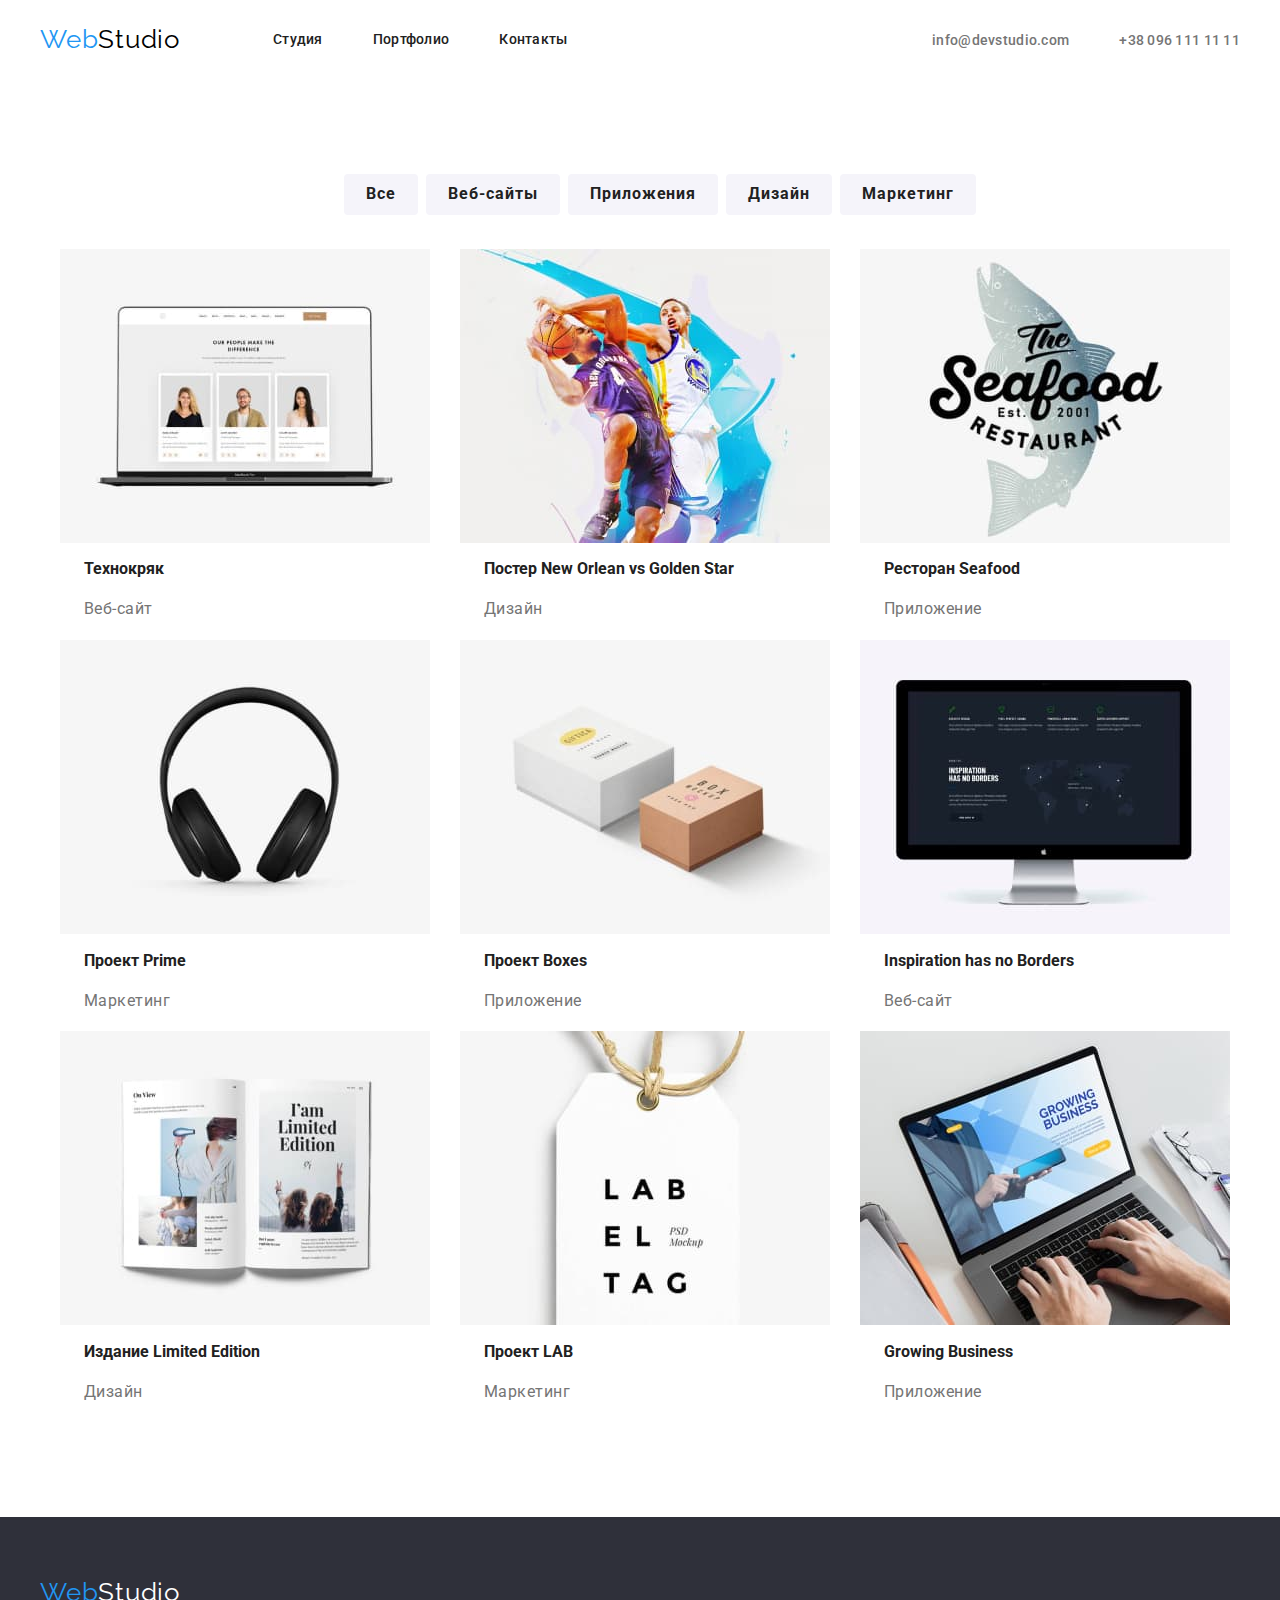
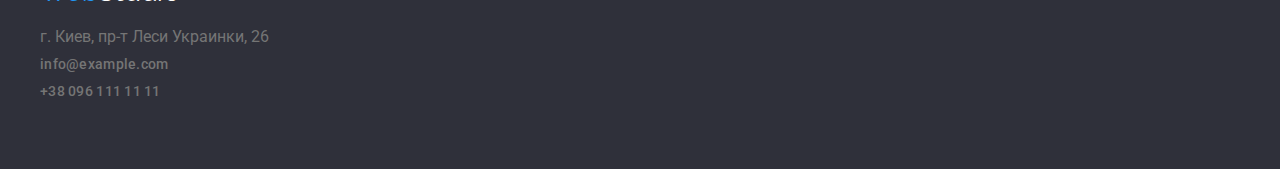
==== portfolio.html @ e6ec4bc6 "hw-3" ====
<!DOCTYPE html>
<html lang="ru">
<head>
    <meta charset="UTF-8">
    <meta http-equiv="X-UA-Compatible" content="IE=edge">
    <meta name="viewport" content="width=device-width, initial-scale=1.0">
    <title>Document</title>
    <link rel="preconnect" href="https://fonts.googleapis.com">
    <link rel="preconnect" href="https://fonts.gstatic.com" crossorigin>
    <link href="https://fonts.googleapis.com/css2?family=Raleway:wght@700&family=Roboto:wght@400;500;700;900&display=swap" rel="stylesheet">
    <link rel="stylesheet" type="text/css" href="./css/normalize.css" />
    <link rel="stylesheet" href="./css/styles.css">
</head>

<body class="page">
    <header class="page-header">
        <div  class="container">
            <nav class="navigation">
                <a href="./index.html" class="logo"><span class="logo-two">Web</span>Studio</a>
                <ul class="site-nav list">
                    <li class="item"><a href="" class="link">Студия</a></li>
                    <li class="item"><a href="./portfolio.html" class="link">Портфолио</a></li>
                    <li class="item"><a href="" class="link">Контакты</a></li>
                </ul>
            </nav>  
            <ul class="auth-nav list">
                <li><a href="mailto:info@devstudio.com">info@devstudio.com</a></li>
                <li><a href="tel:+380961111111">+38 096 111 11 11</a></li>
            </ul>
        </div>
    </header>

    <main>
        <section>
            <!-- Фильтр -->
            <div class="filter-card">
                <ul class="button-filter">
                    <li class="list">
                        <button type="button">Все</button>
                    </li>
                    <li class="list">
                        <button type="button">Веб-сайты</button>
                    </li>
                    <li class="list">
                        <button type="button">Приложения</button>
                    </li>
                    <li class="list">
                        <button type="button">Дизайн</button>
                    </li>
                    <li class="list">
                        <button type="button">Маркетинг</button>
                    </li>
                </ul>  
            </div>

            <!-- 9 ссылок на проекты -->       
            <div  class="conteiner-card">
                <ul class="xrp">
                    <li class="card-element list">
                        <a href="" class="list">
                            <img src="./images/img11.jpg" alt="веб сайт на ноутбуке" width="370">        
                            <h2 class="title-card">Технокряк</h2>    
                            <p class="p-card">Веб-сайт</p>  
                        </a>  
                    </li>
                    <li class="card-element list">
                        <a href="" class="list">
                            <img src="./images/img22.jpg" alt="баскетболисты борются за мяч" width="370">       
                            <h2 class="title-card">Постер New Orlean vs Golden Star</h2>    
                            <p class="p-card">Дизайн</p>  
                        </a> 
                    </li>
                    <li class="card-element list">
                        <a href="" class="list">
                            <img src="./images/img33.jpg" alt="логотип рыбного ресторна" width="370">        
                            <h2 class="title-card">Ресторан Seafood</h2>    
                            <p class="p-card">Приложение</p>  
                        </a> 
                    </li>
                    <li class="card-element list">
                        <a href="" class="list">
                            <img src="./images/img44.jpg" alt="наушники" width="370">       
                            <h2 class="title-card">Проект Prime</h2>    
                            <p class="p-card">Маркетинг</p>  
                        </a> 
                    </li>
                    <li class="card-element list">
                        <a href="" class="list">
                            <img src="./images/img55.jpg" alt="коробки" width="370">        
                            <h2 class="title-card">Проект Boxes</h2>    
                            <p class="p-card">Приложение</p>  
                        </a> 
                    </li>
                    <li class="card-element list">
                        <a href="" class="list">
                            <img src="./images/img66.jpg" alt="сайт на экране монитора" width="370">        
                            <h2 class="title-card">Inspiration has no Borders</h2>    
                            <p class="p-card">Веб-сайт</p>  
                        </a> 
                    </li>
                    <li class="card-element list">
                        <a href="" class="list">
                            <img src="./images/img77.jpg" alt="открытая книга" width="370">        
                            <h2 class="title-card">Издание Limited Edition</h2>    
                            <p class="p-card">Дизайн</p>  
                        </a> 
                    </li>
                    <li class="card-element list">
                        <a href="" class="list">
                            <img src="./images/img88.jpg" alt="логотип в виде бирки на одежде" width="370">        
                            <h2 class="title-card">Проект LAB</h2>    
                            <p class="p-card">Маркетинг</p>  
                        </a> 
                    </li>
                    <li class="card-element list">
                        <a href="" class="list">
                            <img src="./images/img99.jpg" alt="человек печатает на ноутбуке" width="370">        
                            <h2 class="title-card">Growing Business</h2>    
                            <p class="p-card">Приложение</p>  
                        </a> 
                    </li>
                </ul>
            </div>
        </section>
    </main>

    <footer class="footer">   
        <div class="container-footer">
            <a href="./index.html" class="logo-footerr"><span class="logo-twofooter">Web</span>Studio</a>
            <address>  
                <ul class="list footer-nav">
                    <li class="footer-par"> г. Киев, пр-т Леси Украинки, 26</li>
                    <li><a class="footer-par" href="mailto:info@devstudio.com">info@example.com</a></li>
                    <li><a class="footer-par" href="tel:+380961111111">+38 096 111 11 11</a></li>
                </ul> 
            </address>
        </div>     
    </footer>
</body>
</html>
---- css/styles.css ----
:root {
    --primary-text-color: #757575;
    --title-text-color: #212121;
    --primary-white-color: #FFFFFF;
    --accent-color: #2196F3;
    --bgc-button-color: #F5F4FA;
}

.list {
    list-style: none;
    text-decoration: none;
    margin: 0;
    padding: 0; 
}

.page-header {
    margin-bottom: 200;
}

.container {
    display: flex;
    margin-left: auto;
    margin-right: auto;
    width: 1200px;
    align-items: center;
}


.container-work {
    display: flex;
    padding-bottom: 94px;
    width: 1200px;
    align-items: center;
    margin: auto;
    padding: auto;
    padding-bottom: 0;
    justify-content: space-around;
}

.container-work .title {
    margin-bottom: 50px;
}

.container-card {
    width: 1200px;
    margin-left: auto;
    margin-right: auto;
    padding-left: auto;    
    padding-right: auto; 
}

.xrp {
    display: flex;
    width: 1200px;
    flex-wrap: wrap;
    margin-left: auto;
    margin-right: auto;
    padding-left: auto;    
    padding-right: auto; 
    margin-bottom: 94px;
}



.card-element {
    width: 370px;
    margin-right: 30px;
}

.project .site-card {
    width: 380px;
    background-color: darkgoldenrod;
    margin: 0;
    padding: 0;
}
.project .site-card {
    margin: 0;
    padding: 0;
}

.logo {

    font-family: raleway, sans-serif;
    text-decoration: none;
    font-size: 26px;
    line-height: 1.2;
    letter-spacing: 0.03em;
    color: #000000;
    margin-right: 93px;
}

.navigation a {
    display: flex;
    align-items: center;
}

.logo .logo-two {
    color: var(--accent-color);
}

.logo-footer {
    display: inline-block;
    font-family: raleway, sans-serif;
    text-decoration: none;
    font-size: 26px;
    line-height: 1.2;
    letter-spacing: 0.03em;
    color: #000000;
    margin-bottom: 20px;
}

.logo-footerr {
    display: inline-block;
    font-family: raleway, sans-serif;
    text-decoration: none;
    font-size: 26px;
    line-height: 1.2;
    letter-spacing: 0.03em;
    color: var(--primary-white-color);
    margin-bottom: 20px;    
}

.logo-twofooter {
    color: var(--accent-color)
}

.page {
    font-family: roboto, sans-serif;
    background-color: var(--primary-white-color);
    color: var(--primary-text-color);
    margin: 0;
    padding: 0;
}

.navigation {
    display: flex;
}

.site-nav {
    display: flex;
    margin: 0;
    padding: 0;    
}

.site-nav .link {
    display: block;
    color: var(--title-text-color);
    text-decoration: none;
    font-weight: 500;
    font-size: 14px;
    line-height: 1.14;
    letter-spacing: 0.02em;
    padding-top: 32px; 
    padding-bottom: 32px;
}

.site-nav .item {
    margin-right: 50px;
}

.site-nav .item:last-child {
    margin-right: 0;    
}

.site-nav .link:hover,
.site-nav .link:focus {
    color: var(--accent-color);
}

.auth-nav {
    display: flex;
    margin: 0;
    padding: 0;
    margin-left: auto;
}

.auth-nav li{
    margin-left: 50px;
}

.auth-nav li:first-child {
    margin: 0;
}

.auth-nav a {
    color: var(--primary-text-color);
    text-decoration: none;
    font-weight: 500;
    font-size: 14px;
    line-height: 1.14;
    letter-spacing: 0.02em;
}

.auth-nav a:hover,
.auth-nav a:focus {
    color:var(--accent-color);
}

.list .accent-color {
    color: var(--primary-text-color);
}

.filter-card {
    margin-top: 94px;
    margin-bottom: 34px;
}

.filter-card .button-filter {
    display: flex;
    width: 1200px;
    margin: auto;
    padding: auto;
    justify-content: center;
}

.button-filter li {
    margin-left: 8px;
}

.button-filter li:first-child {
    margin: 0;
}

.hero {
    text-align: center;   
}

.hero .title {
    color: var(--title-text-color);
    font-weight: 900;
    font-size: 44px;
    line-height: 1.36;
    text-transform: uppercase;
    text-align: center;
} 

.work .title {
    color: var(--title-text-color);
    font-size: 14px;
    line-height: 1.14;
    text-transform: uppercase;
}

.work-card {
    display: flex;
    margin-left: auto;
    margin-right: auto;
    width: 1200px;
    margin-top: 94px;
}

.work-card li {
    width: 270px;
    margin-bottom: 94px;
}

.container-work .img-work {
    display: flex;
    align-items: center;
}

.img-work .img-card {
    align-items: center;
    margin-left: 30px;
    margin-bottom: 94px;
}

.img-work .img-card:first-child {
    margin-left: 0;
}

.team .title {
    color: var(--title-text-color);
    font-size: 36px;
    line-height: 1.16;
    padding-top: 94px;
    margin-bottom: 50px;
}

.team {
    margin-bottom: 94px;
    background-color: #F5F4FA;
}

.our-team {
    display: flex;
    width: 1200px;
    margin: auto;
    padding: auto;
    justify-content:space-between;
}

.title-work {
    color: var(--title-text-color);
    margin-right: auto;
    font-family: Roboto;
    font-style: normal;
    font-weight: bold;
    font-size: 14px;
    line-height: 16px;
    letter-spacing: 0.03em;
    text-transform: uppercase;
}

.title {
    color: var(--title-text-color);
    font-size: 36px;
    line-height: 1.16;
    letter-spacing: 0.03em;
    margin-top: 0;
    margin-bottom: 30px;
    text-align: center;
}

.list .title {
    font-size: 14px;
    line-height: 1.14;
    letter-spacing: 0.03em;
    margin-bottom: 10px;
    padding: 0;
}

.project .title-card {
    font-weight: bold;
    font-size: 18px;
    line-height: 2;
    letter-spacing: 0.06em;
    color: var(--title-text-color);
}

.title-cardd {
    color: var(--title-text-color);
    font-family: Roboto;
    font-style: normal;
    font-weight: 500;
    font-size: 16px;
    line-height: 1.8;
    text-align: center;
    letter-spacing: 0.03em;
}

.par-card {
    font-family: Roboto;
    font-style: normal;
    font-weight: normal;
    font-size: 16px;
    line-height: 1.8;
    text-align: center;
    letter-spacing: 0.03em;
}

.xrp .title-card {
    color: var(--title-text-color);
    font-weight: 500;
    font-weight: bold;
    font-size: 16px;
    line-height: 1.18; 
    margin-left: 24px; 
}

.par {
    font-size: 14px;
    line-height: 1.7;
    letter-spacing: 0.03em;
    font-style: normal;
    margin: 0;
    padding: 0;
}

.footer-par {
    font-style: normal;
    display: inline-block;
    margin-bottom: 9px;
}

.p-card {
    color: var(--primary-text-color);
    font-size: 16px;
    line-height: 1.8;
    letter-spacing: 0.03em;
    margin-left: 24px;
}

.list .par-card {
    font-size: 16px;
    line-height: 1.18;
}

.footer {
    background-color: #2F303A;
    padding-top: 60px;
    padding-bottom: 60px;
}

.footer-nav a {
    color: var(--primary-text-color);
    text-decoration: none;
    font-weight: 500;
    font-size: 14px;
    line-height: 1.14;
    letter-spacing: 0.02em;
}

.footer-nav a:hover,
.footer-nav a:focus {
    color: var(--accent-color);
}

.container-footer {
    margin-left: auto;
    margin-right: auto;
    width: 1200px;
}

.button-filter button {
    display: block;
    color:var(--title-text-color);
    background-color: var(--bgc-button-color);
    font-family: Roboto;
    font-style: normal;
    font-weight: bold;
    font-size: 16px;
    line-height: 1.8;
    display: flex;
    align-items: center;
    text-align: center;
    letter-spacing: 0.06em;
    border-radius: 4px;
    padding: 6px 22px;
    border-style: none;
    margin: 0 auto;
}

.button-filter button:hover, 
button:focus {
    color: var(--primary-white-color);
    background-color: var(--accent-color);
    cursor: pointer;
    box-shadow: 0 0 5px rgba(0,0,0,0.5);
}

.hero .button-order {
    display: block;
    color:var(--primary-white-color);
    background-color: var(--accent-color);
    font-family: Roboto;
    font-style: normal;
    font-weight: bold;
    font-size: 16px;
    line-height: 1.8;
    display: flex;
    align-items: center;
    text-align: center;
    letter-spacing: 0.06em;
    border-radius: 4px;
    padding: 10px 32px;
    border-style: none;
    box-shadow: 0 0 10px rgba(0,0,0,0.5);
    margin: 0 auto;
}
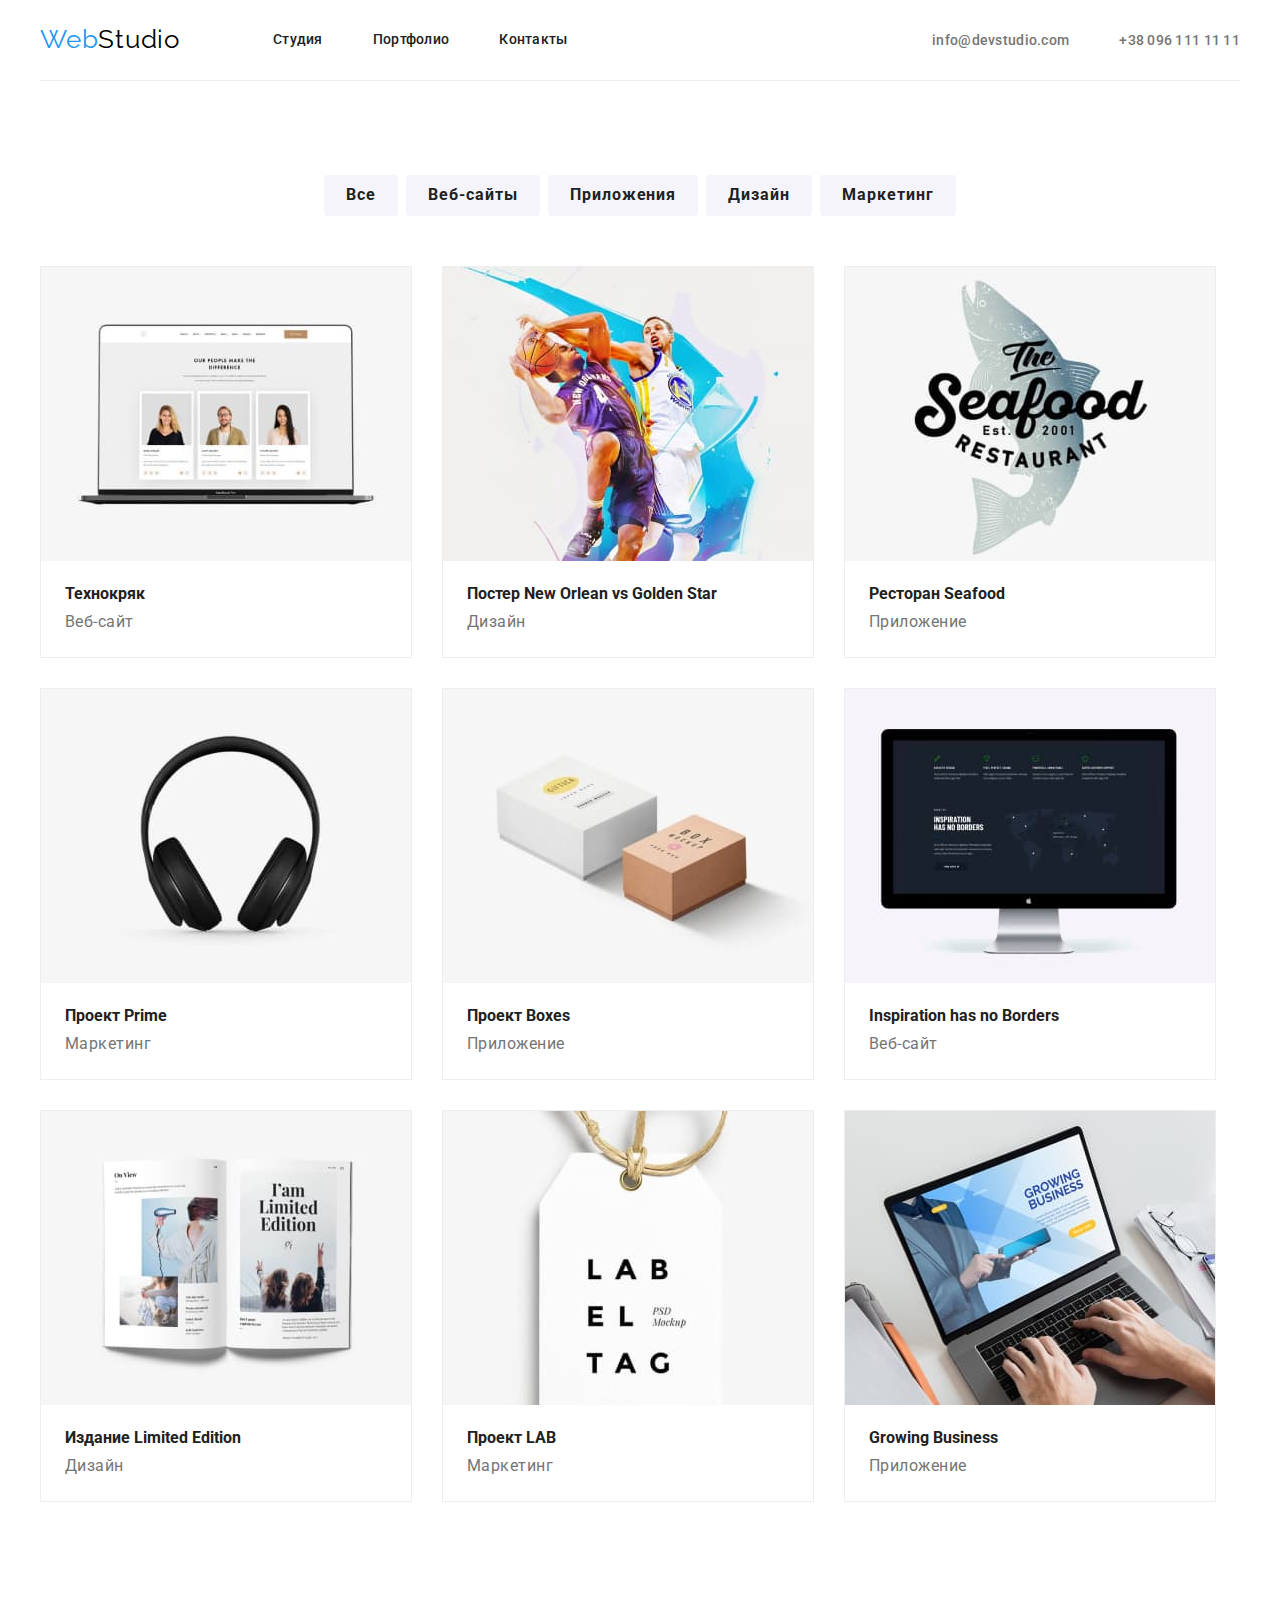
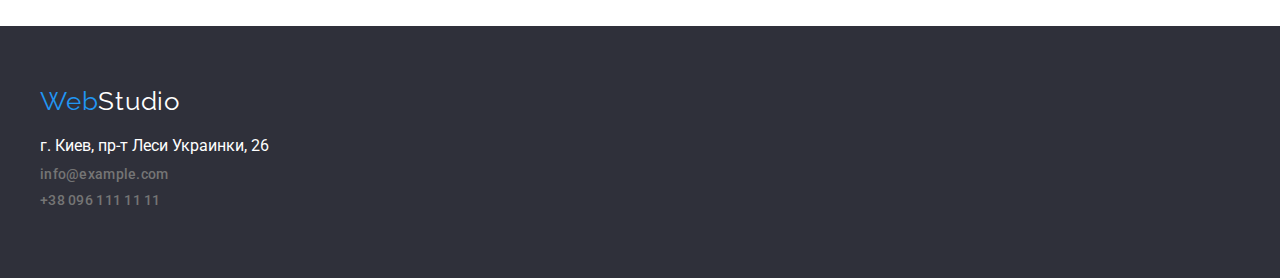
==== commit f00a683f: "fix1 hw3" ====
--- a/portfolio.html
+++ b/portfolio.html
@@ -14,11 +14,11 @@
 
 <body class="page">
     <header class="page-header">
-        <div  class="container">
+        <div  class="container-portfolio">
             <nav class="navigation">
                 <a href="./index.html" class="logo"><span class="logo-two">Web</span>Studio</a>
                 <ul class="site-nav list">
-                    <li class="item"><a href="" class="link">Студия</a></li>
+                    <li class="item"><a href="./index.html" class="link">Студия</a></li>
                     <li class="item"><a href="./portfolio.html" class="link">Портфолио</a></li>
                     <li class="item"><a href="" class="link">Контакты</a></li>
                 </ul>
@@ -33,7 +33,7 @@
     <main>
         <section>
             <!-- Фильтр -->
-            <div class="filter-card">
+            <div class="conteiner-card">
                 <ul class="button-filter">
                     <li class="list">
                         <button type="button">Все</button>
@@ -51,72 +51,89 @@
                         <button type="button">Маркетинг</button>
                     </li>
                 </ul>  
-            </div>
 
             <!-- 9 ссылок на проекты -->       
-            <div  class="conteiner-card">
+
                 <ul class="xrp">
                     <li class="card-element list">
                         <a href="" class="list">
                             <img src="./images/img11.jpg" alt="веб сайт на ноутбуке" width="370">        
-                            <h2 class="title-card">Технокряк</h2>    
-                            <p class="p-card">Веб-сайт</p>  
+                            <div class="card">
+                                <h2 class="title-card">Технокряк</h2>    
+                                <p class="p-card">Веб-сайт</p>  
+                            </div>
                         </a>  
                     </li>
                     <li class="card-element list">
                         <a href="" class="list">
                             <img src="./images/img22.jpg" alt="баскетболисты борются за мяч" width="370">       
-                            <h2 class="title-card">Постер New Orlean vs Golden Star</h2>    
-                            <p class="p-card">Дизайн</p>  
+                            <div class="card">
+                                <h2 class="title-card">Постер New Orlean vs Golden Star</h2>    
+                                <p class="p-card">Дизайн</p>  
+                            </div>
                         </a> 
                     </li>
                     <li class="card-element list">
                         <a href="" class="list">
                             <img src="./images/img33.jpg" alt="логотип рыбного ресторна" width="370">        
-                            <h2 class="title-card">Ресторан Seafood</h2>    
+                            <div class="card">
+                                <h2 class="title-card">Ресторан Seafood</h2>    
                             <p class="p-card">Приложение</p>  
+                            </div>
                         </a> 
                     </li>
                     <li class="card-element list">
                         <a href="" class="list">
                             <img src="./images/img44.jpg" alt="наушники" width="370">       
-                            <h2 class="title-card">Проект Prime</h2>    
+                            <div class="card">
+                                <h2 class="title-card">Проект Prime</h2>    
                             <p class="p-card">Маркетинг</p>  
+                            </div>
                         </a> 
                     </li>
                     <li class="card-element list">
                         <a href="" class="list">
                             <img src="./images/img55.jpg" alt="коробки" width="370">        
-                            <h2 class="title-card">Проект Boxes</h2>    
+                            <div class="card">
+                                <h2 class="title-card">Проект Boxes</h2>    
                             <p class="p-card">Приложение</p>  
+                            </div class="card">
                         </a> 
                     </li>
                     <li class="card-element list">
                         <a href="" class="list">
                             <img src="./images/img66.jpg" alt="сайт на экране монитора" width="370">        
-                            <h2 class="title-card">Inspiration has no Borders</h2>    
+                            <div class="card">
+                                <h2 class="title-card">Inspiration has no Borders</h2>    
                             <p class="p-card">Веб-сайт</p>  
+                            </div>
                         </a> 
                     </li>
                     <li class="card-element list">
                         <a href="" class="list">
                             <img src="./images/img77.jpg" alt="открытая книга" width="370">        
-                            <h2 class="title-card">Издание Limited Edition</h2>    
+                            <div class="card">
+                                <h2 class="title-card">Издание Limited Edition</h2>    
                             <p class="p-card">Дизайн</p>  
+                            </div>
                         </a> 
                     </li>
                     <li class="card-element list">
                         <a href="" class="list">
                             <img src="./images/img88.jpg" alt="логотип в виде бирки на одежде" width="370">        
-                            <h2 class="title-card">Проект LAB</h2>    
+                            <div class="card">
+                                <h2 class="title-card">Проект LAB</h2>    
                             <p class="p-card">Маркетинг</p>  
+                            </div>
                         </a> 
                     </li>
                     <li class="card-element list">
                         <a href="" class="list">
                             <img src="./images/img99.jpg" alt="человек печатает на ноутбуке" width="370">        
-                            <h2 class="title-card">Growing Business</h2>    
+                            <div class="card">
+                                <h2 class="title-card">Growing Business</h2>    
                             <p class="p-card">Приложение</p>  
+                            </div>
                         </a> 
                     </li>
                 </ul>
--- a/css/styles.css
+++ b/css/styles.css
@@ -15,6 +15,8 @@
 
 .page-header {
     margin-bottom: 200;
+    padding-right: 15px;
+    padding-left: 15px;
 }
 
 .container {
@@ -25,15 +27,28 @@
     align-items: center;
 }
 
+.container-portfolio {
+    display: flex;
+    margin-left: auto;
+    margin-right: auto;
+    width: 1200px;
+    align-items: center;
+    border-style: solid;
+    border-left: 0;
+    border-right: 0;
+    border-top: 0;
+    border-width: 1px;
+    border-color: #EEEEEE;
+}
+
 
 .container-work {
     display: flex;
-    padding-bottom: 94px;
     width: 1200px;
     align-items: center;
     margin: auto;
     padding: auto;
-    padding-bottom: 0;
+
     justify-content: space-around;
 }
 
@@ -41,23 +56,24 @@
     margin-bottom: 50px;
 }
 
-.container-card {
-    width: 1200px;
+.conteiner-card {
+    width: 1200px;
+    margin-left: auto;
+    margin-right: auto;
+    padding-left: 15px;    
+    padding-right: 15px; 
+    padding-top: 94px;
+    padding-bottom: 94px;
+}
+
+.xrp {
+    display: flex;
+    width: 1200px;
+    flex-wrap: wrap;
     margin-left: auto;
     margin-right: auto;
     padding-left: auto;    
     padding-right: auto; 
-}
-
-.xrp {
-    display: flex;
-    width: 1200px;
-    flex-wrap: wrap;
-    margin-left: auto;
-    margin-right: auto;
-    padding-left: auto;    
-    padding-right: auto; 
-    margin-bottom: 94px;
 }
 
 
@@ -65,6 +81,14 @@
 .card-element {
     width: 370px;
     margin-right: 30px;
+    margin-bottom: 30px;
+    border-style: solid;
+    border-color: #EEEEEE;
+    border-width: 1px;
+}
+
+.card-element:nth-child(3n){
+    margin-right: 0;
 }
 
 .project .site-card {
@@ -201,7 +225,6 @@
 }
 
 .filter-card {
-    margin-top: 94px;
     margin-bottom: 34px;
 }
 
@@ -213,6 +236,17 @@
     justify-content: center;
 }
 
+.button-filter {
+    display: flex;
+    width: 1200px;
+    margin-left: auto;
+    margin-right: auto;
+    justify-content: center;
+    padding: 0;
+    margin-top: 0;
+    margin-bottom: 50px;
+}
+
 .button-filter li {
     margin-left: 8px;
 }
@@ -222,7 +256,9 @@
 }
 
 .hero {
-    text-align: center;   
+    text-align: center; 
+    padding-top: 200px;
+    padding-bottom: 200px;  
 }
 
 .hero .title {
@@ -241,17 +277,23 @@
     text-transform: uppercase;
 }
 
+.container-features {
+    padding-top: 94px;
+    padding-bottom: 94px;
+    padding-right: 15px;
+    padding-left: 15px;
+}
+
 .work-card {
     display: flex;
     margin-left: auto;
     margin-right: auto;
     width: 1200px;
-    margin-top: 94px;
 }
 
 .work-card li {
     width: 270px;
-    margin-bottom: 94px;
+    margin-left: 30px;
 }
 
 .container-work .img-work {
@@ -262,7 +304,6 @@
 .img-work .img-card {
     align-items: center;
     margin-left: 30px;
-    margin-bottom: 94px;
 }
 
 .img-work .img-card:first-child {
@@ -273,12 +314,14 @@
     color: var(--title-text-color);
     font-size: 36px;
     line-height: 1.16;
+    margin-bottom: 50px;
+}
+
+.team {
     padding-top: 94px;
-    margin-bottom: 50px;
-}
-
-.team {
-    margin-bottom: 94px;
+    padding-bottom: 94px;
+    padding-left: 15px;
+    padding-right: 15px;
     background-color: #F5F4FA;
 }
 
@@ -290,6 +333,12 @@
     justify-content:space-between;
 }
 
+.our-work {
+    padding-right: 15px;
+    padding-left: 15px;
+    padding-bottom: 94px;
+}
+
 .title-work {
     color: var(--title-text-color);
     margin-right: auto;
@@ -308,7 +357,7 @@
     line-height: 1.16;
     letter-spacing: 0.03em;
     margin-top: 0;
-    margin-bottom: 30px;
+    margin-bottom: 50px;
     text-align: center;
 }
 
@@ -349,13 +398,24 @@
     letter-spacing: 0.03em;
 }
 
+.card {
+    padding:20px 24px;
+}
+
 .xrp .title-card {
     color: var(--title-text-color);
     font-weight: 500;
     font-weight: bold;
     font-size: 16px;
     line-height: 1.18; 
-    margin-left: 24px; 
+    margin: 0;
+    margin-bottom: 4px;
+}
+
+.xrp {
+    padding: 0;
+    margin-top: 0;
+    margin-bottom: 0;
 }
 
 .par {
@@ -368,6 +428,7 @@
 }
 
 .footer-par {
+    color: var(--primary-white-color);
     font-style: normal;
     display: inline-block;
     margin-bottom: 9px;
@@ -378,7 +439,7 @@
     font-size: 16px;
     line-height: 1.8;
     letter-spacing: 0.03em;
-    margin-left: 24px;
+    margin: 0;
 }
 
 .list .par-card {
@@ -390,6 +451,8 @@
     background-color: #2F303A;
     padding-top: 60px;
     padding-bottom: 60px;
+    padding-left: 15px;
+    padding-right: 15px;
 }
 
 .footer-nav a {
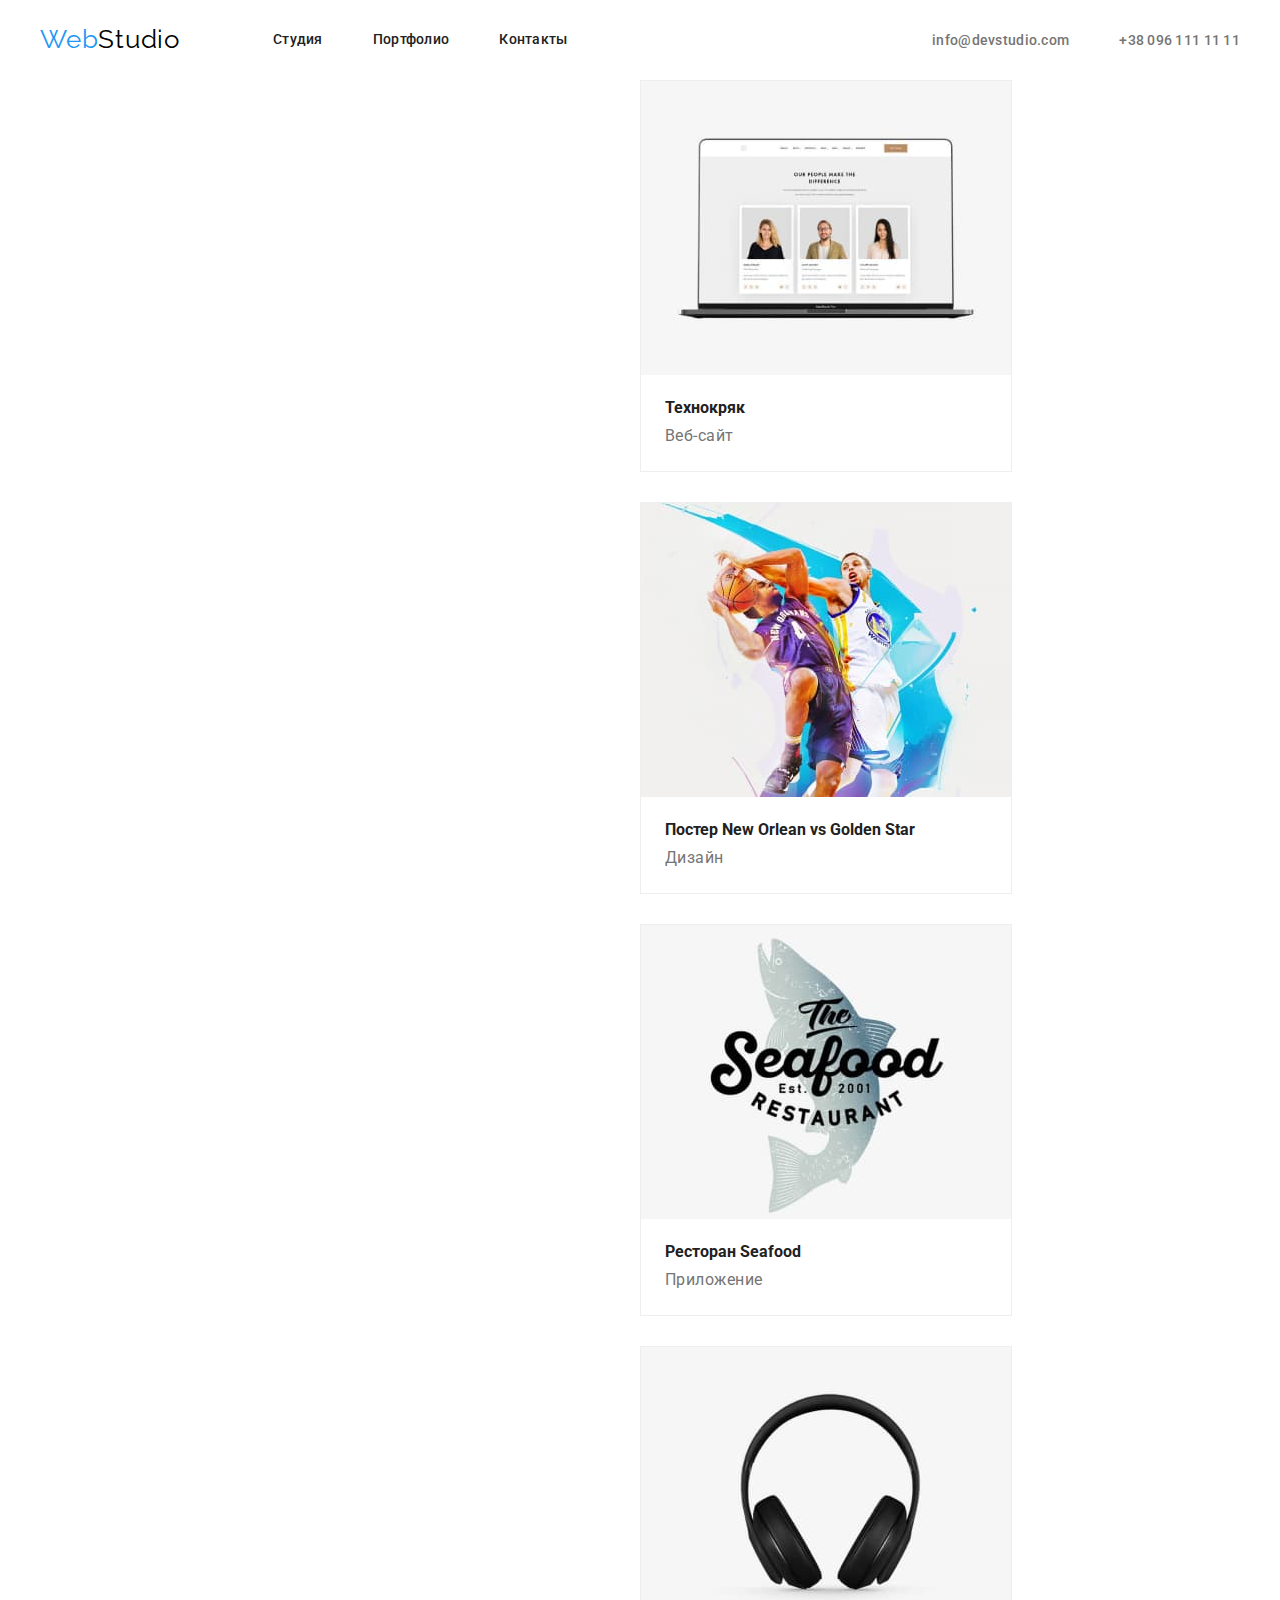
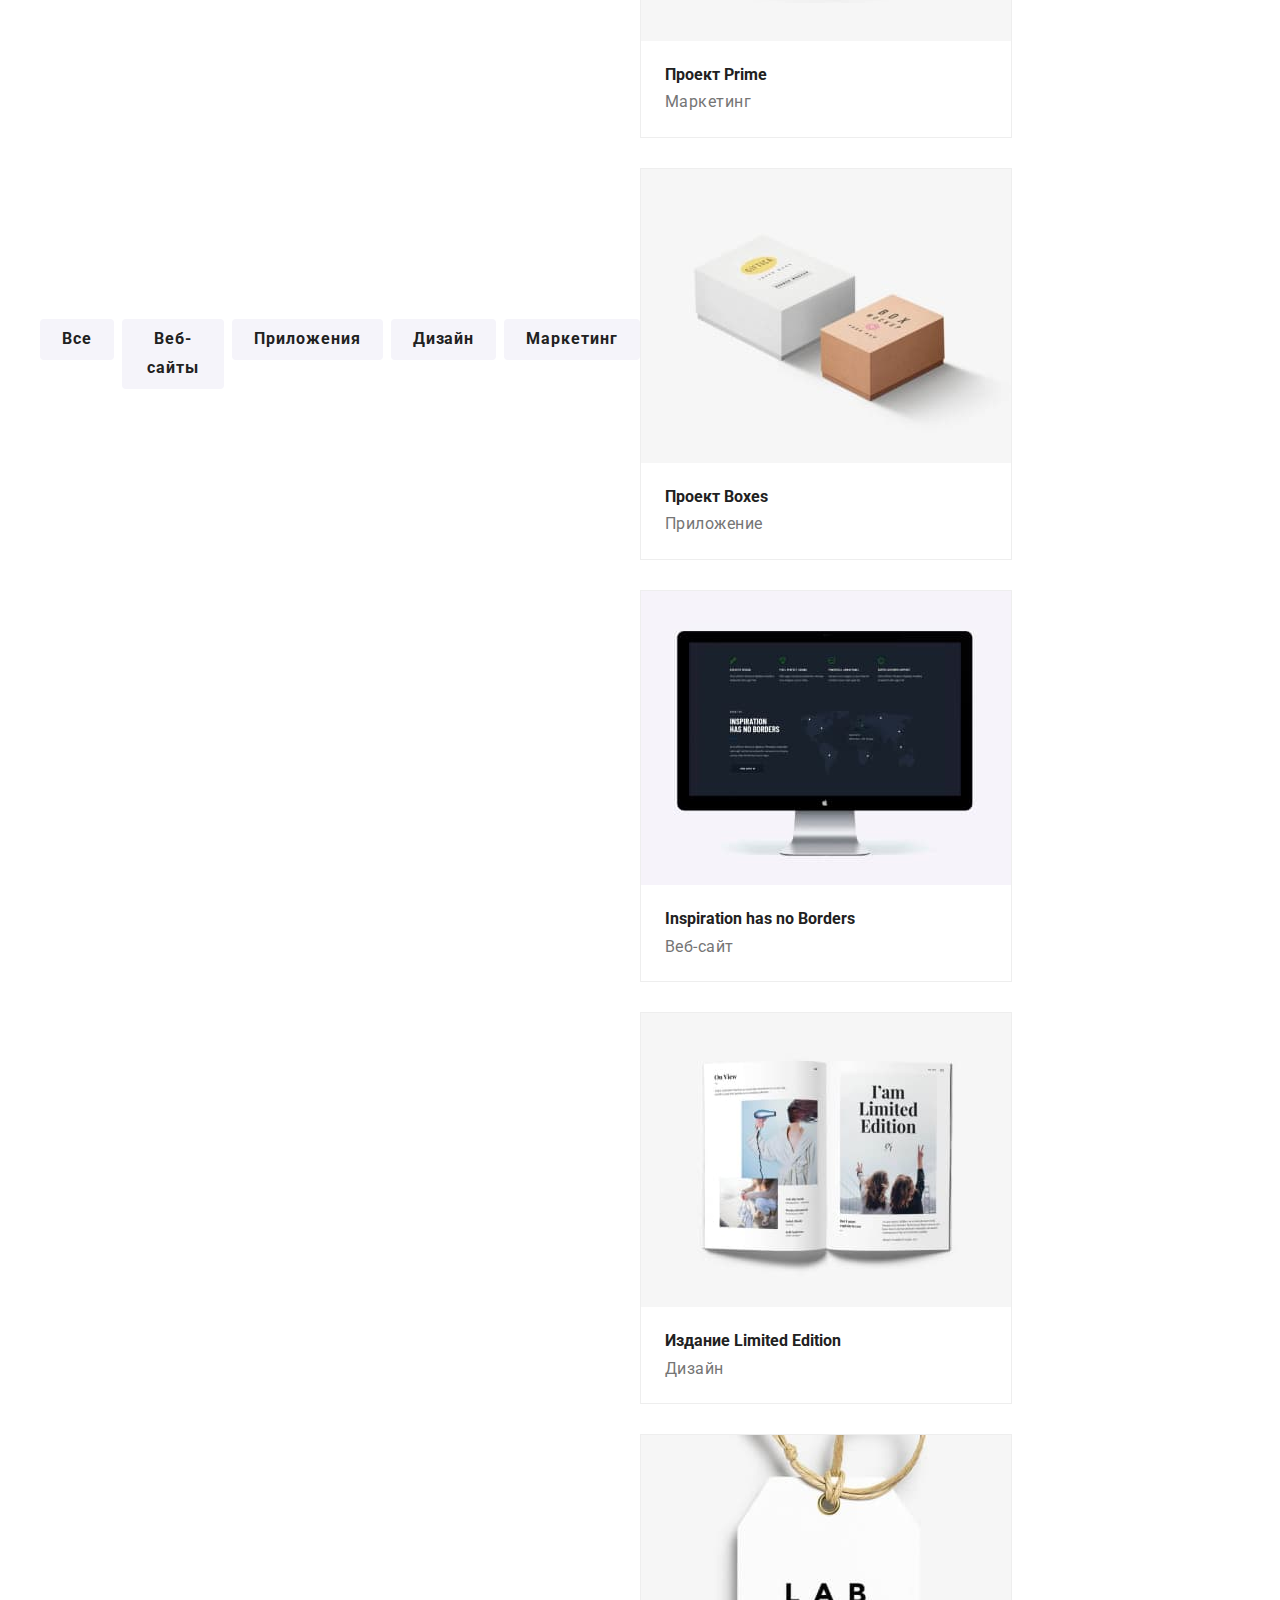
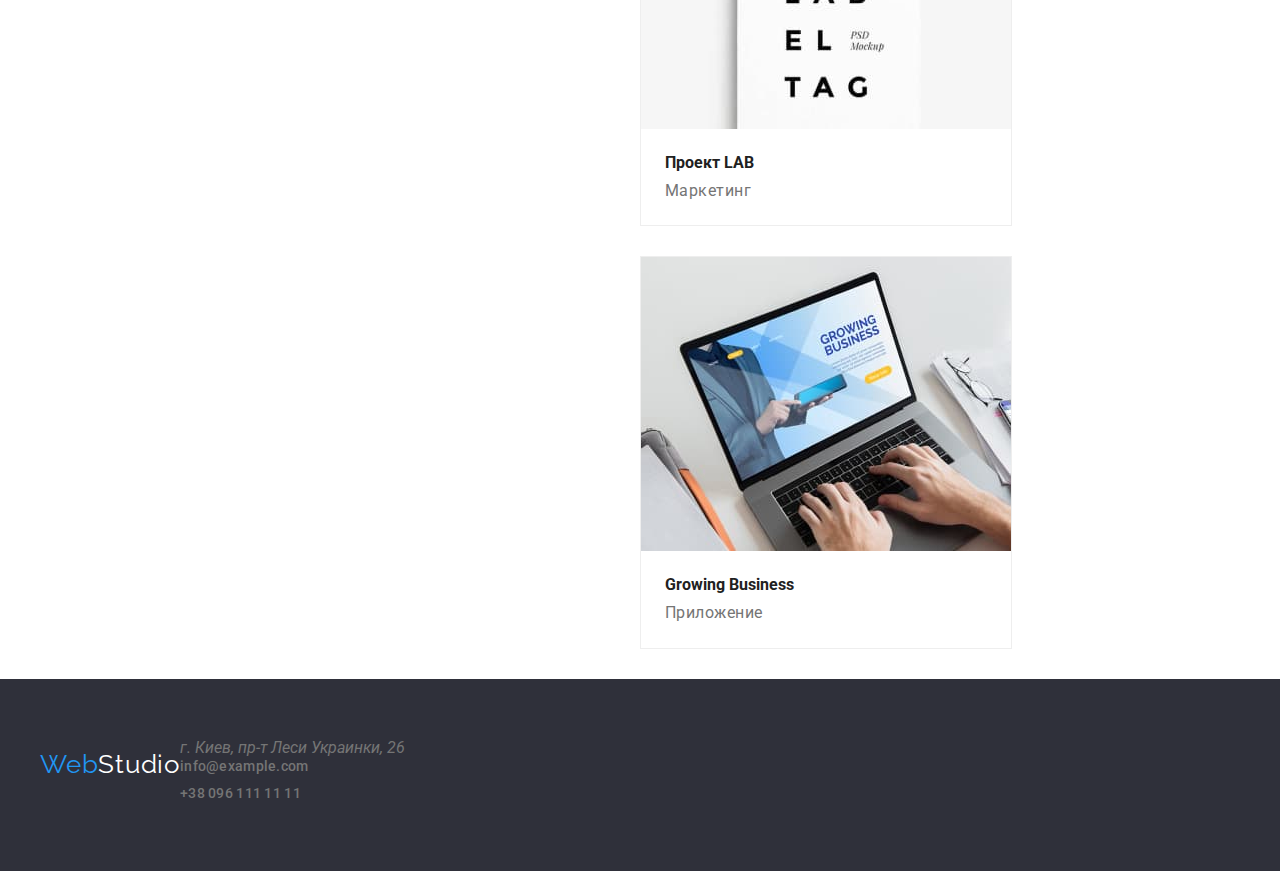
==== commit 8da28029: "fix3 hw3" ====
--- a/portfolio.html
+++ b/portfolio.html
@@ -14,7 +14,7 @@
 
 <body class="page">
     <header class="page-header">
-        <div  class="container-portfolio">
+        <div  class="container">
             <nav class="navigation">
                 <a href="./index.html" class="logo"><span class="logo-two">Web</span>Studio</a>
                 <ul class="site-nav list">
@@ -31,9 +31,9 @@
     </header>
 
     <main>
-        <section>
+        <section class="portfolio">
             <!-- Фильтр -->
-            <div class="conteiner-card">
+            <div class="container">
                 <ul class="button-filter">
                     <li class="list">
                         <button type="button">Все</button>
@@ -142,13 +142,13 @@
     </main>
 
     <footer class="footer">   
-        <div class="container-footer">
+        <div class="container">
             <a href="./index.html" class="logo-footerr"><span class="logo-twofooter">Web</span>Studio</a>
             <address>  
                 <ul class="list footer-nav">
-                    <li class="footer-par"> г. Киев, пр-т Леси Украинки, 26</li>
-                    <li><a class="footer-par" href="mailto:info@devstudio.com">info@example.com</a></li>
-                    <li><a class="footer-par" href="tel:+380961111111">+38 096 111 11 11</a></li>
+                    <li class="map-par"> г. Киев, пр-т Леси Украинки, 26</li>
+                    <li><a class="footer-par list" href="mailto:info@devstudio.com">info@example.com</a></li>
+                    <li><a class="footer-par list" href="tel:+380961111111">+38 096 111 11 11</a></li>
                 </ul> 
             </address>
         </div>     
--- a/css/styles.css
+++ b/css/styles.css
@@ -247,6 +247,257 @@
     margin-bottom: 50px;
 }
 
+.button-filter li {:root {
+    --primary-text-color: #757575;
+    --title-text-color: #212121;
+    --primary-white-color: #FFFFFF;
+    --accent-color: #2196F3;
+    --bgc-button-color: #F5F4FA;
+}
+
+.list {
+    list-style: none;
+    text-decoration: none;
+    margin: 0;
+    padding: 0; 
+}
+
+.container {
+    display: flex;
+    margin-left: auto;
+    margin-right: auto;
+    width: 1200px;
+    padding-left: 15px;
+    padding-right: 15px;
+    flex-wrap: wrap;
+}
+
+.page-header {
+    border-style: solid;
+    border-left: 0;
+    border-right: 0;
+    border-top: 0;
+    border-width: 1px;
+    border-color: #EEEEEE;
+}
+
+.portfolio {
+    padding-top: 94px;
+    padding-bottom: 94px;
+}
+
+.container-work {
+    display: flex;
+    width: 1200px;
+    align-items: center;
+    margin: auto;
+    padding: auto;
+
+    justify-content: space-around;
+}
+
+.container-work .title {
+    margin-bottom: 50px;
+}
+
+.conteiner-card {
+    width: 1200px;
+    margin-left: auto;
+    margin-right: auto;
+    padding-left: 15px;    
+    padding-right: 15px; 
+    padding-top: 94px;
+    padding-bottom: 94px;
+}
+
+.xrp {
+    display: flex;
+    width: 1200px;
+    flex-wrap: wrap;
+    margin-left: auto;
+    margin-right: auto;
+    padding-left: auto;    
+    padding-right: auto; 
+    justify-content: center;
+}
+
+
+
+.card-element {
+    width: 370px;
+    margin-right: 30px;
+    margin-bottom: 30px;
+    border-style: solid;
+    border-color: #EEEEEE;
+    border-width: 1px;
+}
+
+.card-element:nth-child(3n){
+    margin-right: 0;
+}
+
+.card-element:hover,
+.card-element:focus {
+    box-shadow: 0px 1px 1px rgba(0, 0, 0, 0.12), 0px 4px 4px rgba(0, 0, 0, 0.06), 1px 4px 6px rgba(0, 0, 0, 0.16);
+}
+
+.project .site-card {
+    width: 380px;
+    background-color: darkgoldenrod;
+    margin: 0;
+    padding: 0;
+}
+.project .site-card {
+    margin: 0;
+    padding: 0;
+}
+
+.logo {
+
+    font-family: raleway, sans-serif;
+    text-decoration: none;
+    font-size: 26px;
+    line-height: 1.2;
+    letter-spacing: 0.03em;
+    color: #000000;
+    margin-right: 93px;
+}
+
+.navigation a {
+    display: flex;
+    align-items: center;
+}
+
+.logo .logo-two {
+    color: var(--accent-color);
+}
+
+.logo-footer {
+    display: inline-block;
+    font-family: raleway, sans-serif;
+    text-decoration: none;
+    font-size: 26px;
+    line-height: 1.2;
+    letter-spacing: 0.03em;
+    color: #000000;
+    margin-bottom: 20px;
+}
+
+.logo-footerr {
+    font-family: raleway, sans-serif;
+    text-decoration: none;
+    font-size: 26px;
+    line-height: 1.2;
+    letter-spacing: 0.03em;
+    color: var(--primary-white-color);
+    margin-bottom: 20px; 
+    margin-right: auto;   
+}
+
+.logo-twofooter {
+    color: var(--accent-color)
+}
+
+.page {
+    font-family: roboto, sans-serif;
+    background-color: var(--primary-white-color);
+    color: var(--primary-text-color);
+    margin: 0;
+    padding: 0;
+}
+
+.navigation {
+    display: flex;
+}
+
+.site-nav {
+    display: flex;
+    margin: 0;
+    padding: 0;    
+}
+
+.site-nav .link {
+    display: block;
+    color: var(--title-text-color);
+    text-decoration: none;
+    font-weight: 500;
+    font-size: 14px;
+    line-height: 1.14;
+    letter-spacing: 0.02em;
+    padding-top: 32px; 
+    padding-bottom: 32px;
+}
+
+.site-nav .item {
+    margin-right: 50px;
+}
+
+.site-nav .item:last-child {
+    margin-right: 0;    
+}
+
+.site-nav .link:hover,
+.site-nav .link:focus {
+    color: var(--accent-color);
+}
+
+.auth-nav {
+    display: flex;
+    margin: 0;
+    padding: 0;
+    margin-left: auto;
+    align-items: center;
+}
+
+.auth-nav li{
+    margin-left: 50px;
+}
+
+.auth-nav li:first-child {
+    margin: 0;
+}
+
+.auth-nav a {
+    color: var(--primary-text-color);
+    text-decoration: none;
+    font-weight: 500;
+    font-size: 14px;
+    line-height: 1.14;
+    letter-spacing: 0.02em;
+}
+
+.auth-nav a:hover,
+.auth-nav a:focus {
+    color:var(--accent-color);
+}
+
+.list .accent-color {
+    color: var(--primary-text-color);
+}
+
+.filter-card {
+    margin-bottom: 34px;
+}
+
+.filter-card .button-filter {
+    display: flex;
+    width: 1200px;
+    margin: auto;
+    padding: auto;
+    justify-content: center;
+}
+
+.button-filter {
+    display: flex;
+    width: 1200px;
+    margin-left: auto;
+    margin-right: auto;
+    justify-content: center;
+    padding: 0;
+    margin-top: 0;
+    margin-bottom: 50px;
+}
+
 .button-filter li {
     margin-left: 8px;
 }
@@ -259,10 +510,349 @@
     text-align: center; 
     padding-top: 200px;
     padding-bottom: 200px;  
+    background-image: url(../images/hero.jpg);
+    background-repeat: no-repeat;
+    background-position: center;
 }
 
 .hero .title {
-    color: var(--title-text-color);
+    color: var(--primary-white-color);
+    font-weight: 900;
+    font-size: 44px;
+    line-height: 1.36;
+    text-transform: uppercase;
+    text-align: center;
+    margin-left: auto;
+    margin-right: auto;
+} 
+
+.work .title {
+    color: var(--title-text-color);
+    font-size: 14px;
+    line-height: 1.14;
+    text-transform: uppercase;
+}
+
+.work {
+    padding-top: 94px;
+    padding-bottom: 94px;
+}
+
+.container-features {
+    padding-top: 94px;
+    padding-bottom: 94px;
+    padding-right: 15px;
+    padding-left: 15px;
+}
+
+.work-card {
+    display: flex;
+    margin-left: auto;
+    margin-right: auto;
+    width: 1200px;
+}
+
+.work-card li {
+    width: 270px;
+    margin-left: 30px;
+}
+
+.work-card li::before {
+    content: "";
+    display: block;
+    background-color: #F5F4FA;
+    height: 120px;
+    background-repeat: no-repeat;
+    background-position: center;
+}
+
+.work-card li:nth-child(1)::before {
+    background-image: url(../images/Group1.svg);
+}
+
+.work-card li:nth-child(2)::before {
+    background-image: url(../images/clock\ 1.svg);
+}
+
+.work-card li:nth-child(3)::before {
+    background-image: url(../images/diagram\ 1.svg);
+}
+
+.work-card li:nth-child(4)::before {
+    background-image: url(../images/astronaut\ 1.svg);
+}
+
+.container .img-work {
+    display: flex;
+    align-items: center;
+}
+
+.img-work .img-card {
+    justify-content: center;
+    margin-left: 30px;
+}
+
+.img-work .img-card:first-child {
+    margin-left: 0;
+}
+
+.team .title {
+    color: var(--title-text-color);
+    font-size: 36px;
+    line-height: 1.16;
+    margin-bottom: 50px;
+}
+
+.team {
+    padding-top: 94px;
+    padding-bottom: 94px;
+    background-color: #F5F4FA;
+}
+
+.our-team {
+    display: flex;
+    width: 1200px;
+    margin: auto;
+    padding: auto;
+    justify-content:space-between;
+}
+
+.our-team li {
+    height: 428px;
+    width: 270px;
+    background-color: #fff;
+    box-shadow: 0px 1px 3px rgba(0, 0, 0, 0.12), 0px 1px 1px rgba(0, 0, 0, 0.14), 0px 2px 1px rgba(0, 0, 0, 0.2);
+    border-radius: 0px 0px 4px 4px;
+
+}
+
+.our-work {
+    padding-top: 94px;
+    padding-bottom: 94px;
+}
+
+.title-work {
+    color: var(--title-text-color);
+    margin-right: auto;
+    font-family: Roboto;
+    font-style: normal;
+    font-weight: bold;
+    font-size: 14px;
+    line-height: 16px;
+    letter-spacing: 0.03em;
+    text-transform: uppercase;
+}
+
+.title {
+    color: var(--title-text-color);
+    font-size: 36px;
+    line-height: 1.16;
+    letter-spacing: 0.03em;
+    margin-top: 0;
+    margin-bottom: 50px;
+    text-align: center;
+    margin-left: auto;
+    margin-right: auto;
+}
+
+.list .title {
+    font-size: 14px;
+    line-height: 1.14;
+    letter-spacing: 0.03em;
+    margin-bottom: 10px;
+    padding: 0;
+}
+
+.project .title-card {
+    font-weight: bold;
+    font-size: 18px;
+    line-height: 2;
+    letter-spacing: 0.06em;
+    color: var(--title-text-color);
+}
+
+.title-cardd {
+    color: var(--title-text-color);
+    font-family: Roboto;
+    font-style: normal;
+    font-weight: 500;
+    font-size: 16px;
+    line-height: 1.8;
+    text-align: center;
+    letter-spacing: 0.03em;
+}
+
+.par-card {
+    font-family: Roboto;
+    font-style: normal;
+    font-weight: normal;
+    font-size: 16px;
+    line-height: 1.8;
+    text-align: center;
+    letter-spacing: 0.03em;
+}
+
+.card {
+    padding:20px 24px;
+}
+
+.xrp .title-card {
+    color: var(--title-text-color);
+    font-weight: 500;
+    font-weight: bold;
+    font-size: 16px;
+    line-height: 1.18; 
+    margin: 0;
+    margin-bottom: 4px;
+}
+
+.xrp {
+    padding: 0;
+    margin-top: 0;
+    margin-bottom: 0;
+}
+
+.client-section {
+    padding-bottom: 94px;
+    padding-top: 94px;
+    padding-left: 15px;
+    padding-right: 15px;
+}
+
+.client {
+    display: flex;
+    margin-left: auto;
+    margin-right: auto;
+}
+
+.par {
+    font-size: 14px;
+    line-height: 1.7;
+    letter-spacing: 0.03em;
+    font-style: normal;
+    margin: 0;
+    padding: 0;
+}
+
+.footer-par {
+    color: var(--primary-text-color);
+    font-style: normal;
+    display: inline-block;
+    margin-bottom: 9px;
+}
+
+.map-par {
+    color: var(--primary-white-color);
+    font-style: normal;
+    margin-bottom: 9px;
+}
+
+.p-card {
+    color: var(--primary-text-color);
+    font-size: 16px;
+    line-height: 1.8;
+    letter-spacing: 0.03em;
+    margin: 0;
+}
+
+.list .par-card {
+    font-size: 16px;
+    line-height: 1.18;
+}
+
+.footer {
+    background-color: #2F303A;
+    padding-top: 60px;
+    padding-bottom: 60px;
+}
+
+.footer-nav {
+    width: 1200px;
+}
+
+.footer-nav a:hover,
+.footer-nav a:focus {
+    color: var(--accent-color);
+}
+
+.container-footer {
+    display: flex;
+    margin-left: auto;
+    margin-right: auto;
+    width: 1200px;
+}
+
+.button-filter button {
+    display: block;
+    color:var(--title-text-color);
+    background-color: var(--bgc-button-color);
+    font-family: Roboto;
+    font-style: normal;
+    font-weight: bold;
+    font-size: 16px;
+    line-height: 1.8;
+    display: flex;
+    align-items: center;
+    text-align: center;
+    letter-spacing: 0.06em;
+    border-radius: 4px;
+    padding: 6px 22px;
+    border-style: none;
+    margin: 0 auto;
+}
+
+.button-filter button:hover, 
+button:focus {
+    color: var(--primary-white-color);
+    background-color: var(--accent-color);
+    cursor: pointer;
+    box-shadow: 0px 3px 1px rgba(0, 0, 0, 0.1), 0px 1px 2px rgba(0, 0, 0, 0.08), 0px 2px 2px rgba(0, 0, 0, 0.12);
+}
+
+.hero .button-order {
+    display: block;
+    color:var(--primary-white-color);
+    background-color: var(--accent-color);
+    font-family: Roboto;
+    font-style: normal;
+    font-weight: bold;
+    font-size: 16px;
+    line-height: 1.8;
+    display: flex;
+    align-items: center;
+    text-align: center;
+    letter-spacing: 0.06em;
+    border-radius: 4px;
+    padding: 10px 32px;
+    border-style: none;
+    margin: 0 auto;
+}
+
+.button-order:focus,
+.button-order:hover {
+    box-shadow: 0px 4px 4px rgba(0, 0, 0, 0.15);
+}
+
+
+
+    margin-left: 8px;
+}
+
+.button-filter li:first-child {
+    margin: 0;
+}
+
+.hero {
+    text-align: center; 
+    padding-top: 200px;
+    padding-bottom: 200px;  
+    background-image: url(../images/hero.jpg);
+    background-repeat: no-repeat;
+    background-position: center;
+}
+
+.hero .title {
+    color: var(--primary-white-color);
     font-weight: 900;
     font-size: 44px;
     line-height: 1.36;
@@ -331,6 +921,15 @@
     margin: auto;
     padding: auto;
     justify-content:space-between;
+}
+
+.our-team li {
+    height: 428px;
+    width: 270px;
+    background-color: #fff;
+    box-shadow: 0px 1px 3px rgba(0, 0, 0, 0.12), 0px 1px 1px rgba(0, 0, 0, 0.14), 0px 2px 1px rgba(0, 0, 0, 0.2);
+    border-radius: 0px 0px 4px 4px;
+
 }
 
 .our-work {
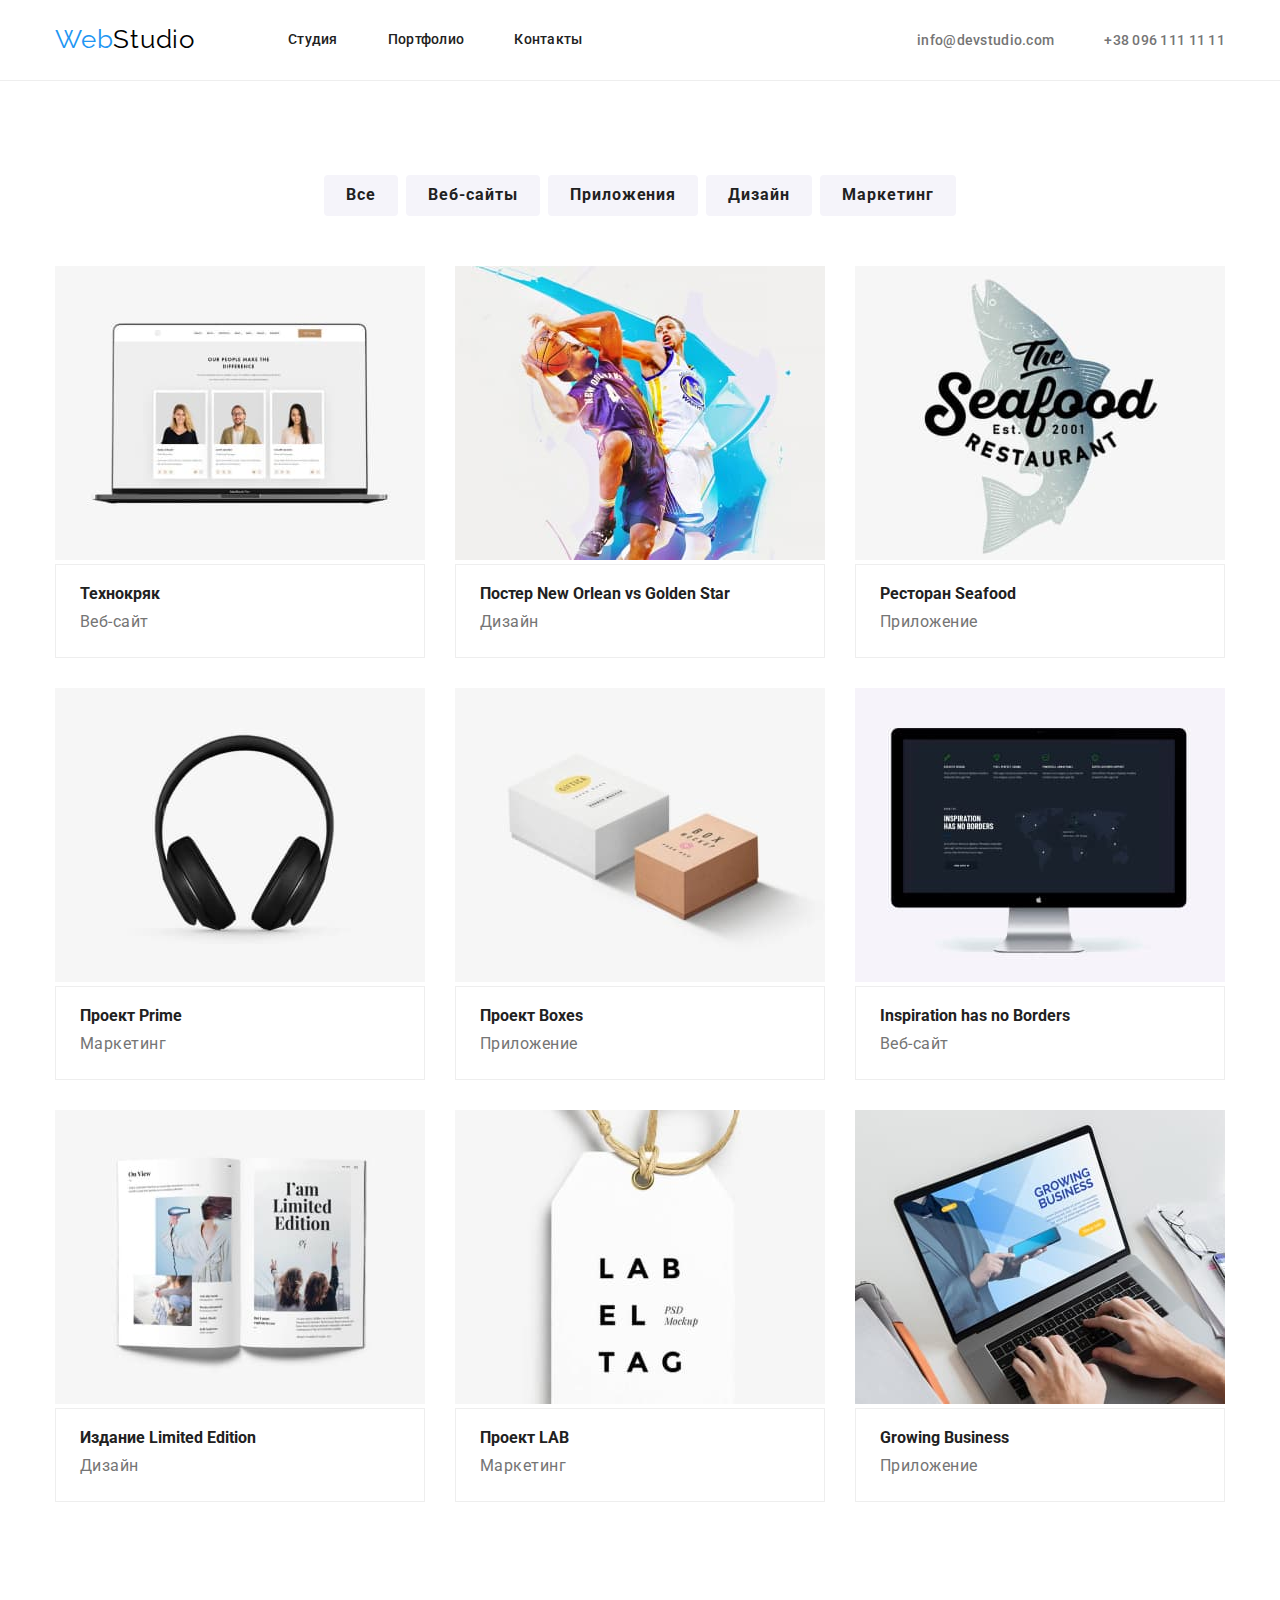
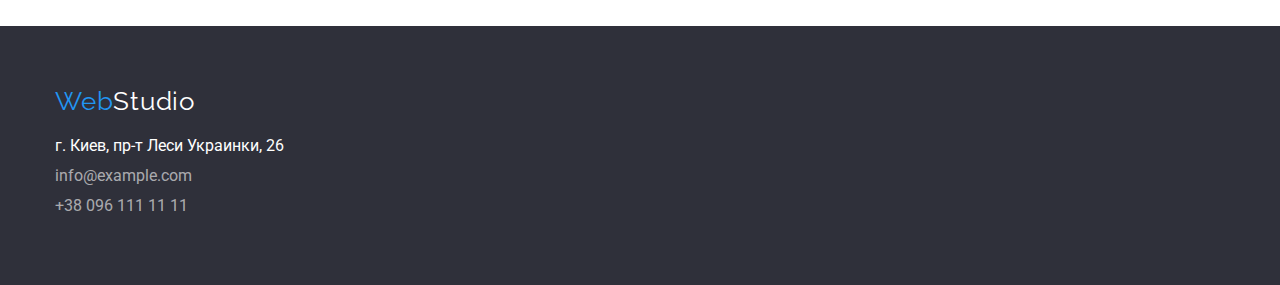
==== commit 84b5f0f8: "fix4 hw3" ====
--- a/portfolio.html
+++ b/portfolio.html
@@ -54,8 +54,8 @@
 
             <!-- 9 ссылок на проекты -->       
 
-                <ul class="xrp">
-                    <li class="card-element list">
+                <ul class="xrp list">
+                    <li class="card-element ">
                         <a href="" class="list">
                             <img src="./images/img11.jpg" alt="веб сайт на ноутбуке" width="370">        
                             <div class="card">
--- a/css/styles.css
+++ b/css/styles.css
@@ -13,26 +13,18 @@
     padding: 0; 
 }
 
+.container {
+    display: flex;
+    margin-left: auto;
+    margin-right: auto;
+    width: 1200px;
+    padding-left: 15px;
+    padding-right: 15px;
+    flex-wrap: wrap;
+    box-sizing: border-box;
+}
+
 .page-header {
-    margin-bottom: 200;
-    padding-right: 15px;
-    padding-left: 15px;
-}
-
-.container {
-    display: flex;
-    margin-left: auto;
-    margin-right: auto;
-    width: 1200px;
-    align-items: center;
-}
-
-.container-portfolio {
-    display: flex;
-    margin-left: auto;
-    margin-right: auto;
-    width: 1200px;
-    align-items: center;
     border-style: solid;
     border-left: 0;
     border-right: 0;
@@ -41,6 +33,10 @@
     border-color: #EEEEEE;
 }
 
+.portfolio {
+    padding-top: 94px;
+    padding-bottom: 94px;
+}
 
 .container-work {
     display: flex;
@@ -74,6 +70,7 @@
     margin-right: auto;
     padding-left: auto;    
     padding-right: auto; 
+    justify-content: center;
 }
 
 
@@ -82,13 +79,15 @@
     width: 370px;
     margin-right: 30px;
     margin-bottom: 30px;
-    border-style: solid;
-    border-color: #EEEEEE;
-    border-width: 1px;
 }
 
 .card-element:nth-child(3n){
     margin-right: 0;
+}
+
+.card-element:hover,
+.card-element:focus {
+    box-shadow: 0px 1px 1px rgba(0, 0, 0, 0.12), 0px 4px 4px rgba(0, 0, 0, 0.06), 1px 4px 6px rgba(0, 0, 0, 0.16);
 }
 
 .project .site-card {
@@ -134,14 +133,14 @@
 }
 
 .logo-footerr {
-    display: inline-block;
     font-family: raleway, sans-serif;
     text-decoration: none;
     font-size: 26px;
     line-height: 1.2;
     letter-spacing: 0.03em;
     color: var(--primary-white-color);
-    margin-bottom: 20px;    
+    margin-bottom: 20px; 
+    margin-right: auto;   
 }
 
 .logo-twofooter {
@@ -196,6 +195,7 @@
     margin: 0;
     padding: 0;
     margin-left: auto;
+    align-items: center;
 }
 
 .auth-nav li{
@@ -247,257 +247,6 @@
     margin-bottom: 50px;
 }
 
-.button-filter li {:root {
-    --primary-text-color: #757575;
-    --title-text-color: #212121;
-    --primary-white-color: #FFFFFF;
-    --accent-color: #2196F3;
-    --bgc-button-color: #F5F4FA;
-}
-
-.list {
-    list-style: none;
-    text-decoration: none;
-    margin: 0;
-    padding: 0; 
-}
-
-.container {
-    display: flex;
-    margin-left: auto;
-    margin-right: auto;
-    width: 1200px;
-    padding-left: 15px;
-    padding-right: 15px;
-    flex-wrap: wrap;
-}
-
-.page-header {
-    border-style: solid;
-    border-left: 0;
-    border-right: 0;
-    border-top: 0;
-    border-width: 1px;
-    border-color: #EEEEEE;
-}
-
-.portfolio {
-    padding-top: 94px;
-    padding-bottom: 94px;
-}
-
-.container-work {
-    display: flex;
-    width: 1200px;
-    align-items: center;
-    margin: auto;
-    padding: auto;
-
-    justify-content: space-around;
-}
-
-.container-work .title {
-    margin-bottom: 50px;
-}
-
-.conteiner-card {
-    width: 1200px;
-    margin-left: auto;
-    margin-right: auto;
-    padding-left: 15px;    
-    padding-right: 15px; 
-    padding-top: 94px;
-    padding-bottom: 94px;
-}
-
-.xrp {
-    display: flex;
-    width: 1200px;
-    flex-wrap: wrap;
-    margin-left: auto;
-    margin-right: auto;
-    padding-left: auto;    
-    padding-right: auto; 
-    justify-content: center;
-}
-
-
-
-.card-element {
-    width: 370px;
-    margin-right: 30px;
-    margin-bottom: 30px;
-    border-style: solid;
-    border-color: #EEEEEE;
-    border-width: 1px;
-}
-
-.card-element:nth-child(3n){
-    margin-right: 0;
-}
-
-.card-element:hover,
-.card-element:focus {
-    box-shadow: 0px 1px 1px rgba(0, 0, 0, 0.12), 0px 4px 4px rgba(0, 0, 0, 0.06), 1px 4px 6px rgba(0, 0, 0, 0.16);
-}
-
-.project .site-card {
-    width: 380px;
-    background-color: darkgoldenrod;
-    margin: 0;
-    padding: 0;
-}
-.project .site-card {
-    margin: 0;
-    padding: 0;
-}
-
-.logo {
-
-    font-family: raleway, sans-serif;
-    text-decoration: none;
-    font-size: 26px;
-    line-height: 1.2;
-    letter-spacing: 0.03em;
-    color: #000000;
-    margin-right: 93px;
-}
-
-.navigation a {
-    display: flex;
-    align-items: center;
-}
-
-.logo .logo-two {
-    color: var(--accent-color);
-}
-
-.logo-footer {
-    display: inline-block;
-    font-family: raleway, sans-serif;
-    text-decoration: none;
-    font-size: 26px;
-    line-height: 1.2;
-    letter-spacing: 0.03em;
-    color: #000000;
-    margin-bottom: 20px;
-}
-
-.logo-footerr {
-    font-family: raleway, sans-serif;
-    text-decoration: none;
-    font-size: 26px;
-    line-height: 1.2;
-    letter-spacing: 0.03em;
-    color: var(--primary-white-color);
-    margin-bottom: 20px; 
-    margin-right: auto;   
-}
-
-.logo-twofooter {
-    color: var(--accent-color)
-}
-
-.page {
-    font-family: roboto, sans-serif;
-    background-color: var(--primary-white-color);
-    color: var(--primary-text-color);
-    margin: 0;
-    padding: 0;
-}
-
-.navigation {
-    display: flex;
-}
-
-.site-nav {
-    display: flex;
-    margin: 0;
-    padding: 0;    
-}
-
-.site-nav .link {
-    display: block;
-    color: var(--title-text-color);
-    text-decoration: none;
-    font-weight: 500;
-    font-size: 14px;
-    line-height: 1.14;
-    letter-spacing: 0.02em;
-    padding-top: 32px; 
-    padding-bottom: 32px;
-}
-
-.site-nav .item {
-    margin-right: 50px;
-}
-
-.site-nav .item:last-child {
-    margin-right: 0;    
-}
-
-.site-nav .link:hover,
-.site-nav .link:focus {
-    color: var(--accent-color);
-}
-
-.auth-nav {
-    display: flex;
-    margin: 0;
-    padding: 0;
-    margin-left: auto;
-    align-items: center;
-}
-
-.auth-nav li{
-    margin-left: 50px;
-}
-
-.auth-nav li:first-child {
-    margin: 0;
-}
-
-.auth-nav a {
-    color: var(--primary-text-color);
-    text-decoration: none;
-    font-weight: 500;
-    font-size: 14px;
-    line-height: 1.14;
-    letter-spacing: 0.02em;
-}
-
-.auth-nav a:hover,
-.auth-nav a:focus {
-    color:var(--accent-color);
-}
-
-.list .accent-color {
-    color: var(--primary-text-color);
-}
-
-.filter-card {
-    margin-bottom: 34px;
-}
-
-.filter-card .button-filter {
-    display: flex;
-    width: 1200px;
-    margin: auto;
-    padding: auto;
-    justify-content: center;
-}
-
-.button-filter {
-    display: flex;
-    width: 1200px;
-    margin-left: auto;
-    margin-right: auto;
-    justify-content: center;
-    padding: 0;
-    margin-top: 0;
-    margin-bottom: 50px;
-}
-
 .button-filter li {
     margin-left: 8px;
 }
@@ -509,10 +258,11 @@
 .hero {
     text-align: center; 
     padding-top: 200px;
-    padding-bottom: 200px;  
+    padding-bottom: 200px; 
     background-image: url(../images/hero.jpg);
     background-repeat: no-repeat;
     background-position: center;
+    background-size: cover;
 }
 
 .hero .title {
@@ -535,7 +285,6 @@
 
 .work {
     padding-top: 94px;
-    padding-bottom: 94px;
 }
 
 .container-features {
@@ -555,6 +304,10 @@
 .work-card li {
     width: 270px;
     margin-left: 30px;
+}
+
+.work-card li:first-child {
+    margin-left: 0;
 }
 
 .work-card li::before {
@@ -687,13 +440,16 @@
     font-style: normal;
     font-weight: normal;
     font-size: 16px;
-    line-height: 1.8;
+    line-height: 2;
     text-align: center;
     letter-spacing: 0.03em;
 }
 
 .card {
     padding:20px 24px;
+    border-style: solid;
+    border-color: #EEEEEE;
+    border-width: 1px;
 }
 
 .xrp .title-card {
@@ -735,10 +491,11 @@
 }
 
 .footer-par {
-    color: var(--primary-text-color);
+    color: rgba(255, 255, 255, 0.6);
     font-style: normal;
     display: inline-block;
     margin-bottom: 9px;
+    line-height: 21px;
 }
 
 .map-par {
@@ -834,291 +591,3 @@
 }
 
 
-
-    margin-left: 8px;
-}
-
-.button-filter li:first-child {
-    margin: 0;
-}
-
-.hero {
-    text-align: center; 
-    padding-top: 200px;
-    padding-bottom: 200px;  
-    background-image: url(../images/hero.jpg);
-    background-repeat: no-repeat;
-    background-position: center;
-}
-
-.hero .title {
-    color: var(--primary-white-color);
-    font-weight: 900;
-    font-size: 44px;
-    line-height: 1.36;
-    text-transform: uppercase;
-    text-align: center;
-} 
-
-.work .title {
-    color: var(--title-text-color);
-    font-size: 14px;
-    line-height: 1.14;
-    text-transform: uppercase;
-}
-
-.container-features {
-    padding-top: 94px;
-    padding-bottom: 94px;
-    padding-right: 15px;
-    padding-left: 15px;
-}
-
-.work-card {
-    display: flex;
-    margin-left: auto;
-    margin-right: auto;
-    width: 1200px;
-}
-
-.work-card li {
-    width: 270px;
-    margin-left: 30px;
-}
-
-.container-work .img-work {
-    display: flex;
-    align-items: center;
-}
-
-.img-work .img-card {
-    align-items: center;
-    margin-left: 30px;
-}
-
-.img-work .img-card:first-child {
-    margin-left: 0;
-}
-
-.team .title {
-    color: var(--title-text-color);
-    font-size: 36px;
-    line-height: 1.16;
-    margin-bottom: 50px;
-}
-
-.team {
-    padding-top: 94px;
-    padding-bottom: 94px;
-    padding-left: 15px;
-    padding-right: 15px;
-    background-color: #F5F4FA;
-}
-
-.our-team {
-    display: flex;
-    width: 1200px;
-    margin: auto;
-    padding: auto;
-    justify-content:space-between;
-}
-
-.our-team li {
-    height: 428px;
-    width: 270px;
-    background-color: #fff;
-    box-shadow: 0px 1px 3px rgba(0, 0, 0, 0.12), 0px 1px 1px rgba(0, 0, 0, 0.14), 0px 2px 1px rgba(0, 0, 0, 0.2);
-    border-radius: 0px 0px 4px 4px;
-
-}
-
-.our-work {
-    padding-right: 15px;
-    padding-left: 15px;
-    padding-bottom: 94px;
-}
-
-.title-work {
-    color: var(--title-text-color);
-    margin-right: auto;
-    font-family: Roboto;
-    font-style: normal;
-    font-weight: bold;
-    font-size: 14px;
-    line-height: 16px;
-    letter-spacing: 0.03em;
-    text-transform: uppercase;
-}
-
-.title {
-    color: var(--title-text-color);
-    font-size: 36px;
-    line-height: 1.16;
-    letter-spacing: 0.03em;
-    margin-top: 0;
-    margin-bottom: 50px;
-    text-align: center;
-}
-
-.list .title {
-    font-size: 14px;
-    line-height: 1.14;
-    letter-spacing: 0.03em;
-    margin-bottom: 10px;
-    padding: 0;
-}
-
-.project .title-card {
-    font-weight: bold;
-    font-size: 18px;
-    line-height: 2;
-    letter-spacing: 0.06em;
-    color: var(--title-text-color);
-}
-
-.title-cardd {
-    color: var(--title-text-color);
-    font-family: Roboto;
-    font-style: normal;
-    font-weight: 500;
-    font-size: 16px;
-    line-height: 1.8;
-    text-align: center;
-    letter-spacing: 0.03em;
-}
-
-.par-card {
-    font-family: Roboto;
-    font-style: normal;
-    font-weight: normal;
-    font-size: 16px;
-    line-height: 1.8;
-    text-align: center;
-    letter-spacing: 0.03em;
-}
-
-.card {
-    padding:20px 24px;
-}
-
-.xrp .title-card {
-    color: var(--title-text-color);
-    font-weight: 500;
-    font-weight: bold;
-    font-size: 16px;
-    line-height: 1.18; 
-    margin: 0;
-    margin-bottom: 4px;
-}
-
-.xrp {
-    padding: 0;
-    margin-top: 0;
-    margin-bottom: 0;
-}
-
-.par {
-    font-size: 14px;
-    line-height: 1.7;
-    letter-spacing: 0.03em;
-    font-style: normal;
-    margin: 0;
-    padding: 0;
-}
-
-.footer-par {
-    color: var(--primary-white-color);
-    font-style: normal;
-    display: inline-block;
-    margin-bottom: 9px;
-}
-
-.p-card {
-    color: var(--primary-text-color);
-    font-size: 16px;
-    line-height: 1.8;
-    letter-spacing: 0.03em;
-    margin: 0;
-}
-
-.list .par-card {
-    font-size: 16px;
-    line-height: 1.18;
-}
-
-.footer {
-    background-color: #2F303A;
-    padding-top: 60px;
-    padding-bottom: 60px;
-    padding-left: 15px;
-    padding-right: 15px;
-}
-
-.footer-nav a {
-    color: var(--primary-text-color);
-    text-decoration: none;
-    font-weight: 500;
-    font-size: 14px;
-    line-height: 1.14;
-    letter-spacing: 0.02em;
-}
-
-.footer-nav a:hover,
-.footer-nav a:focus {
-    color: var(--accent-color);
-}
-
-.container-footer {
-    margin-left: auto;
-    margin-right: auto;
-    width: 1200px;
-}
-
-.button-filter button {
-    display: block;
-    color:var(--title-text-color);
-    background-color: var(--bgc-button-color);
-    font-family: Roboto;
-    font-style: normal;
-    font-weight: bold;
-    font-size: 16px;
-    line-height: 1.8;
-    display: flex;
-    align-items: center;
-    text-align: center;
-    letter-spacing: 0.06em;
-    border-radius: 4px;
-    padding: 6px 22px;
-    border-style: none;
-    margin: 0 auto;
-}
-
-.button-filter button:hover, 
-button:focus {
-    color: var(--primary-white-color);
-    background-color: var(--accent-color);
-    cursor: pointer;
-    box-shadow: 0 0 5px rgba(0,0,0,0.5);
-}
-
-.hero .button-order {
-    display: block;
-    color:var(--primary-white-color);
-    background-color: var(--accent-color);
-    font-family: Roboto;
-    font-style: normal;
-    font-weight: bold;
-    font-size: 16px;
-    line-height: 1.8;
-    display: flex;
-    align-items: center;
-    text-align: center;
-    letter-spacing: 0.06em;
-    border-radius: 4px;
-    padding: 10px 32px;
-    border-style: none;
-    box-shadow: 0 0 10px rgba(0,0,0,0.5);
-    margin: 0 auto;
-}
-
-
